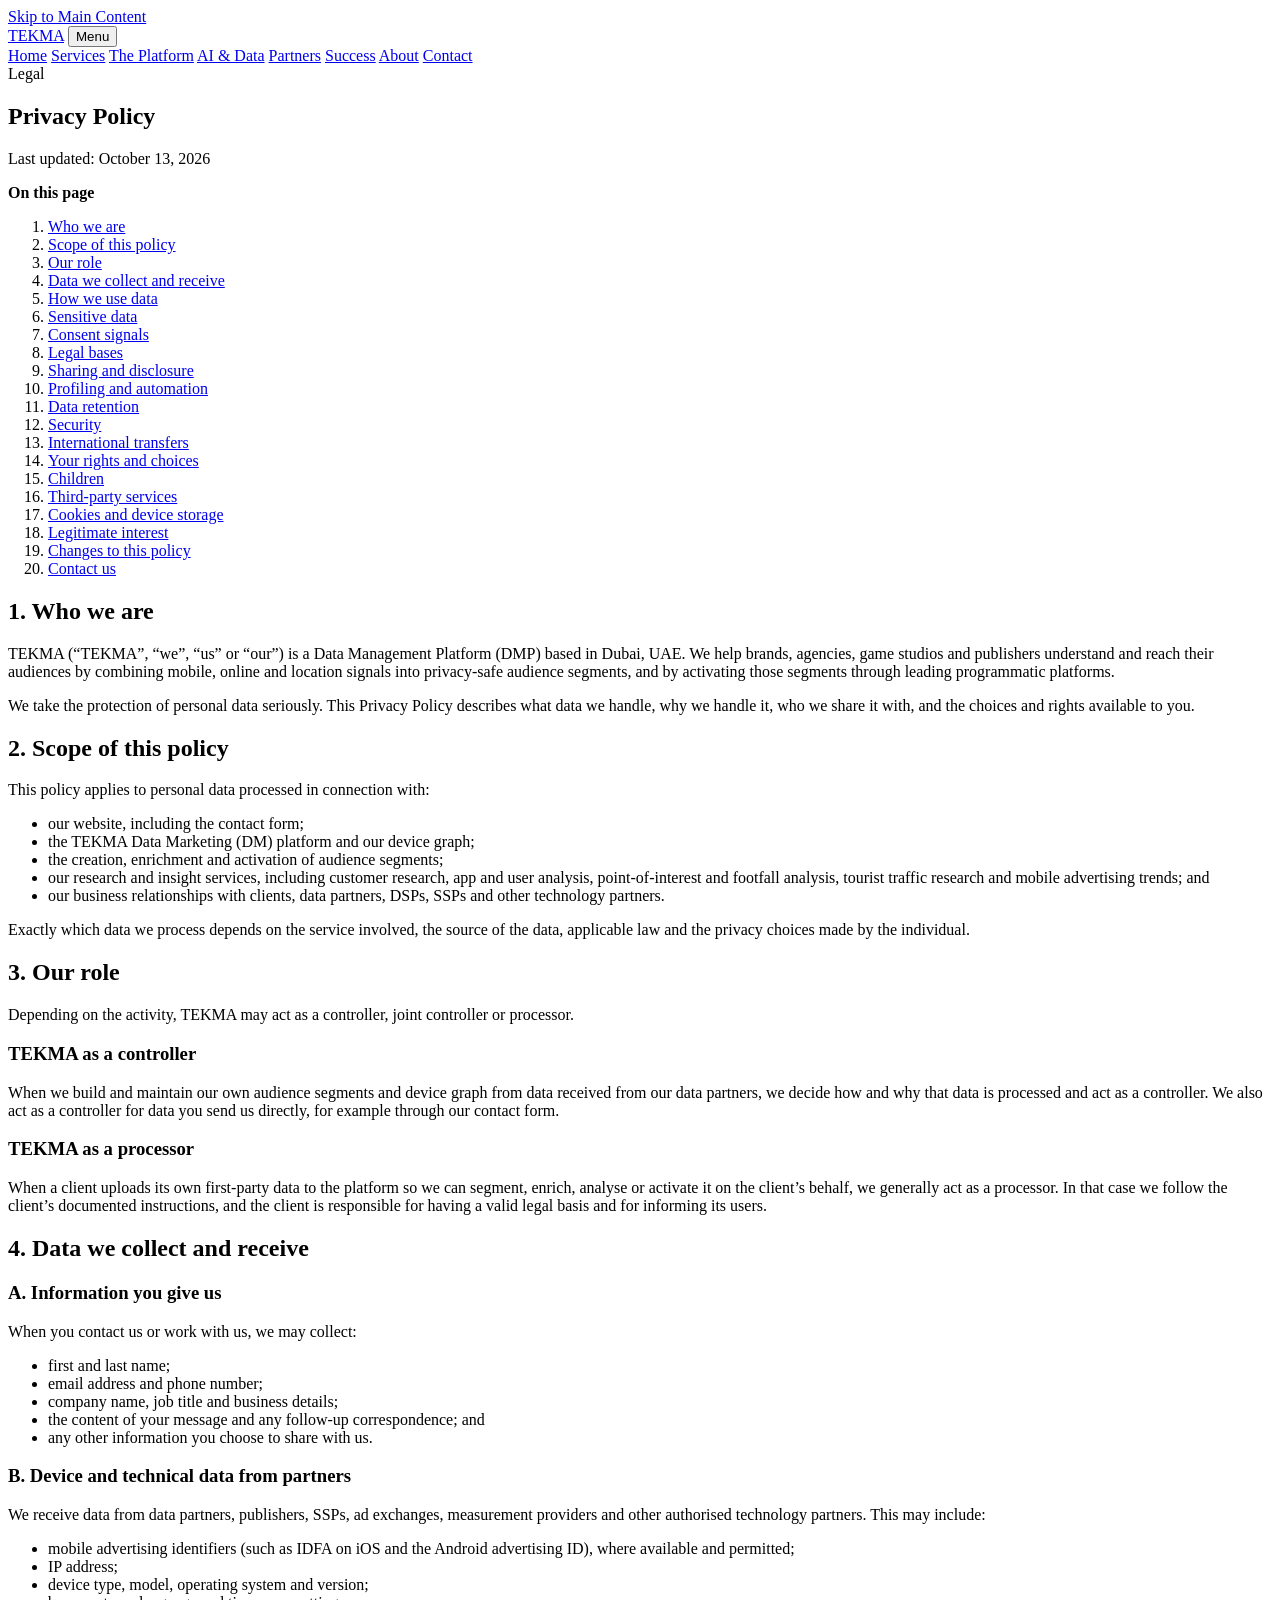
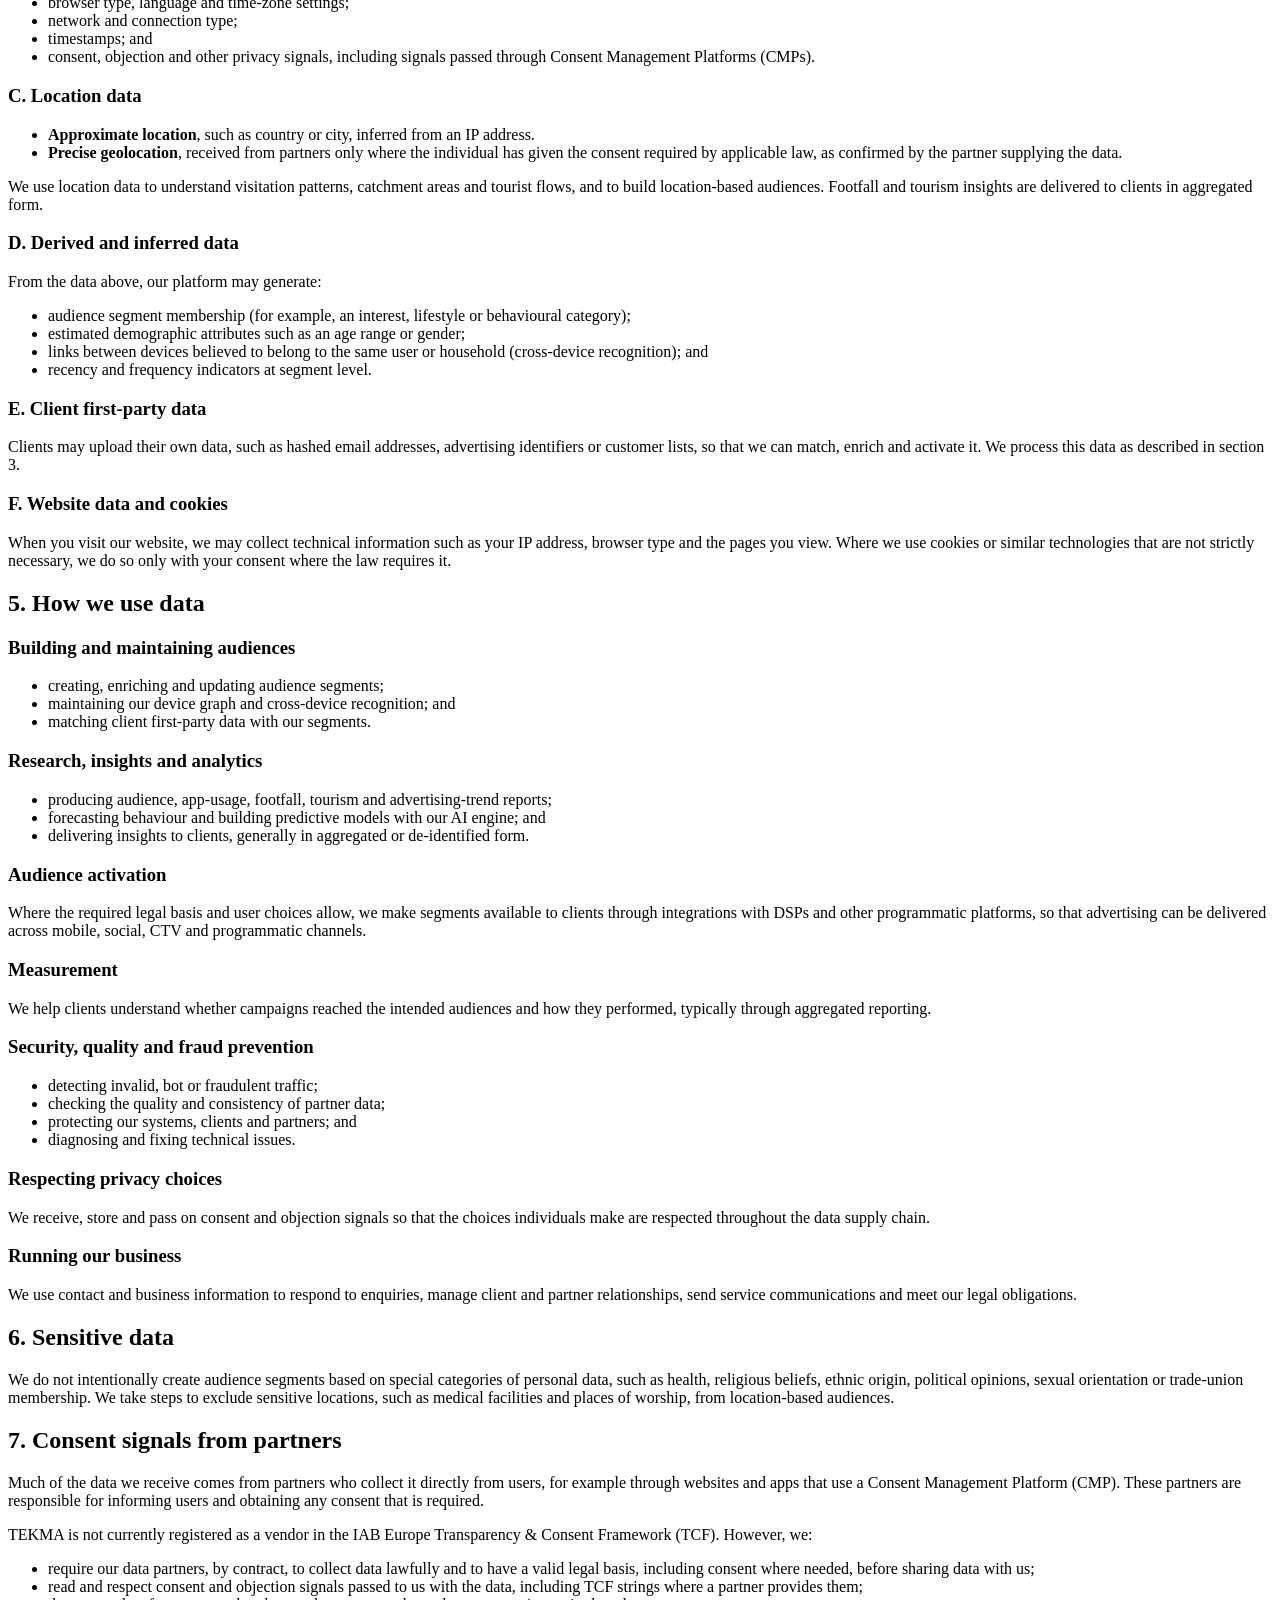
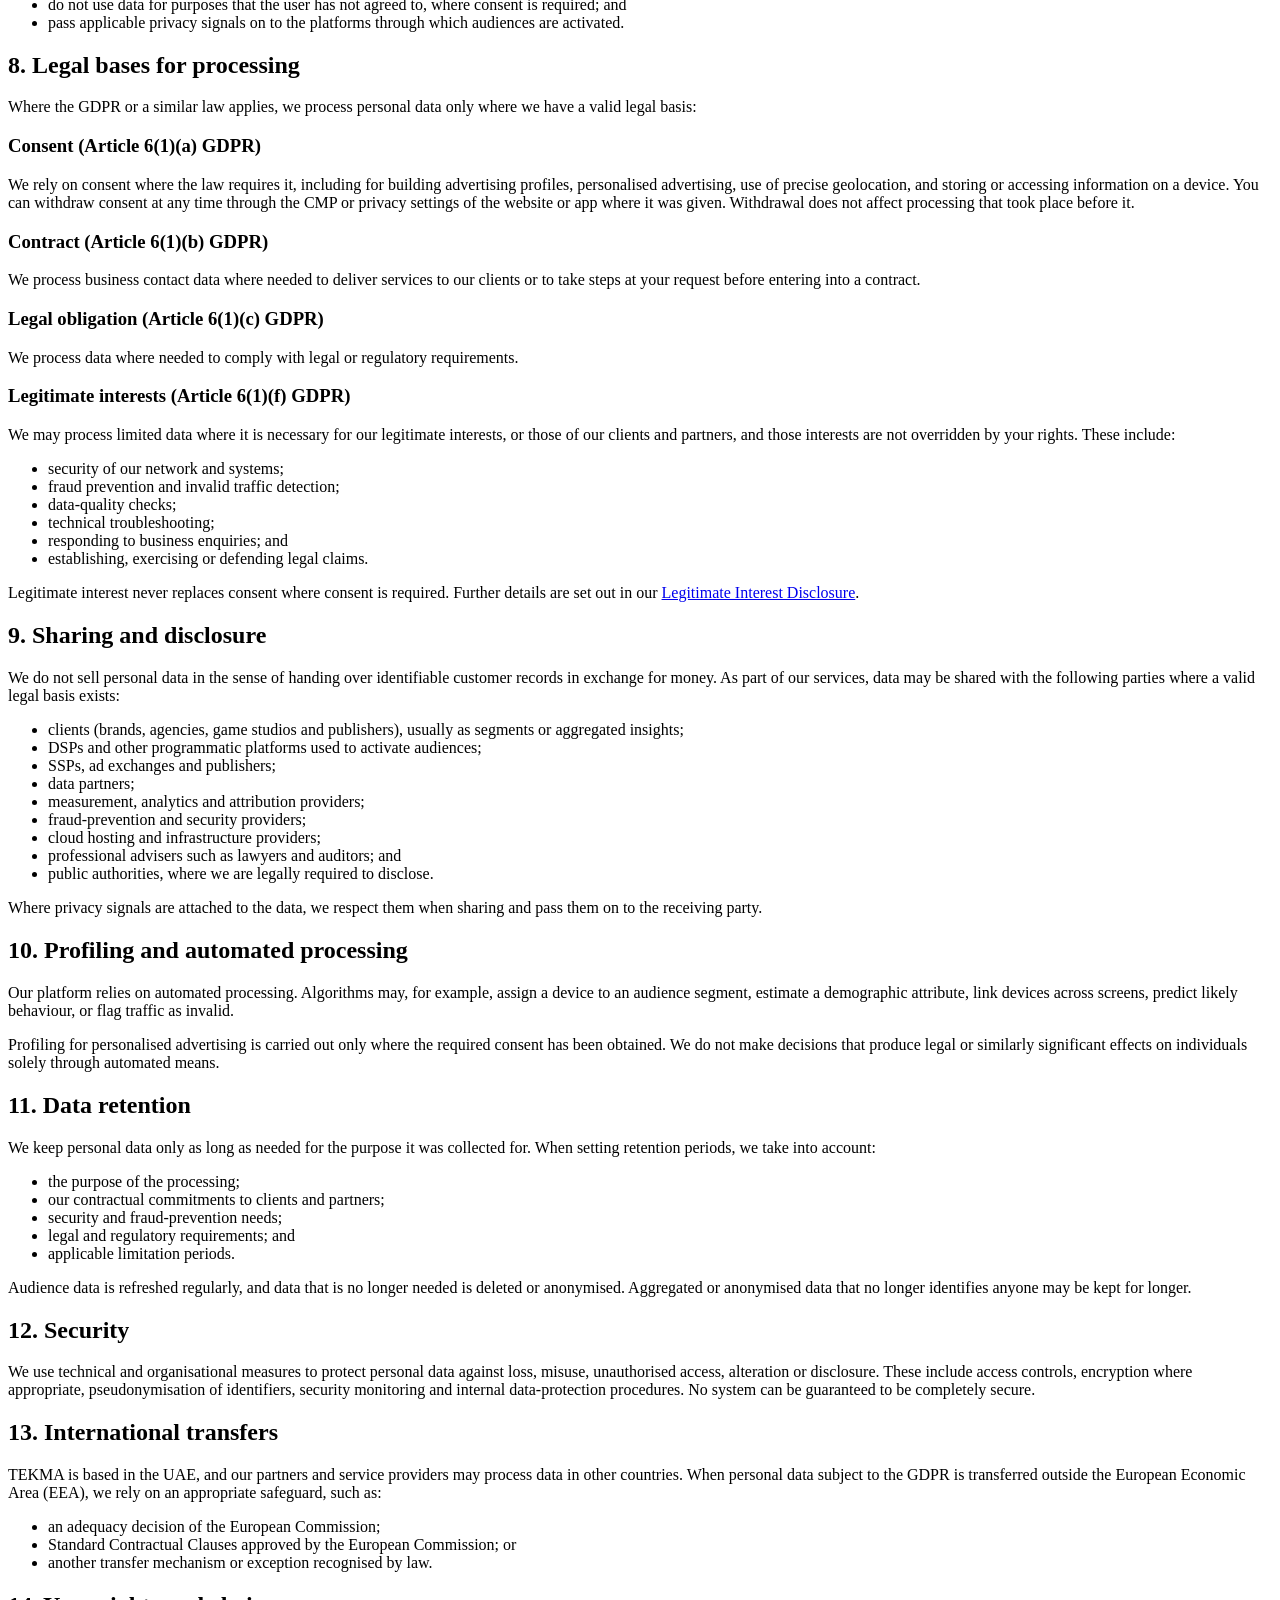
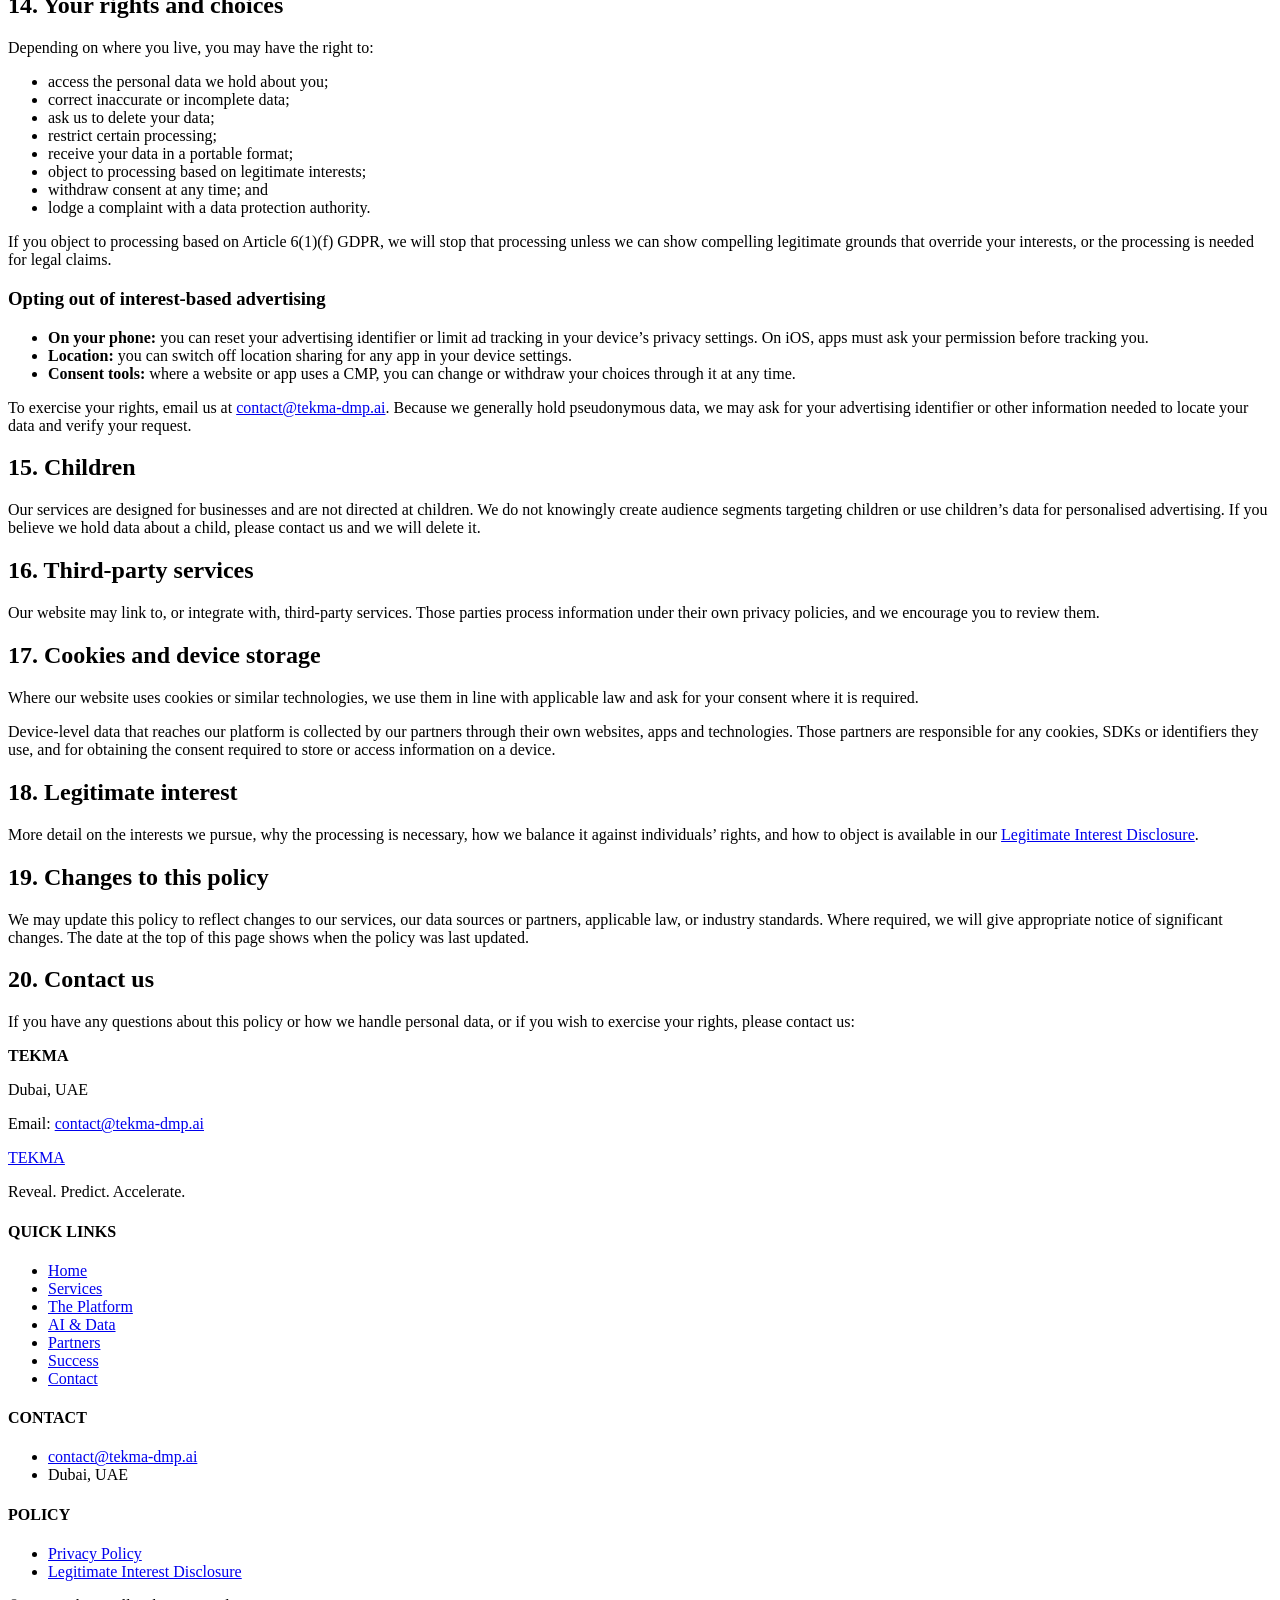
==== pp/index.html @ 4956f60b "Create index.html" ====
<!DOCTYPE html>
<html lang="en">
<head>
  <meta charset="UTF-8">
  <meta name="viewport" content="width=device-width, initial-scale=1">
  <title>Privacy Policy | TEKMA</title>
  <meta name="description" content="How TEKMA collects, receives, uses and protects personal data across its data platform, audience segments and programmatic activation services.">
  <link rel="preconnect" href="https://fonts.googleapis.com">
  <link rel="preconnect" href="https://fonts.gstatic.com" crossorigin>
  <link href="https://fonts.googleapis.com/css2?family=Plus+Jakarta+Sans:wght@400;500;600;700;800&display=swap" rel="stylesheet">
  <link rel="stylesheet" href="styles.css">
</head>
<body>
  <a class="skip" href="#main">Skip to Main Content</a>

  <header class="site-header">
    <div class="wrap">
      <a class="logo" href="index.html">TEKMA</a>
      <button class="menu-toggle" aria-expanded="false" aria-controls="nav">Menu</button>
      <nav class="nav" id="nav">
        <a href="index.html">Home</a>
        <a href="index.html#services">Services</a>
        <a href="index.html#platform">The Platform</a>
        <a href="index.html#ai-data">AI &amp; Data</a>
        <a href="index.html#partners">Partners</a>
        <a href="index.html#success">Success</a>
        <a href="about.html">About</a>
        <a class="btn btn-sm" href="contact.html">Contact</a>
      </nav>
    </div>
  </header>

  <main id="main">
    <section class="page-hero legal-hero">
      <div class="wrap">
        <span class="label">Legal</span>
        <h1>Privacy Policy</h1>
        <p class="updated">Last updated: October 13, 2026</p>
      </div>
    </section>

    <div class="wrap legal-layout">
      <nav class="toc" aria-label="On this page">
        <strong>On this page</strong>
        <ol>
          <li><a href="#who-we-are">Who we are</a></li>
          <li><a href="#scope">Scope of this policy</a></li>
          <li><a href="#roles">Our role</a></li>
          <li><a href="#data">Data we collect and receive</a></li>
          <li><a href="#use">How we use data</a></li>
          <li><a href="#sensitive">Sensitive data</a></li>
          <li><a href="#consent-signals">Consent signals</a></li>
          <li><a href="#legal-bases">Legal bases</a></li>
          <li><a href="#sharing">Sharing and disclosure</a></li>
          <li><a href="#profiling">Profiling and automation</a></li>
          <li><a href="#retention">Data retention</a></li>
          <li><a href="#security">Security</a></li>
          <li><a href="#transfers">International transfers</a></li>
          <li><a href="#rights">Your rights and choices</a></li>
          <li><a href="#children">Children</a></li>
          <li><a href="#third-parties">Third-party services</a></li>
          <li><a href="#device-storage">Cookies and device storage</a></li>
          <li><a href="#li">Legitimate interest</a></li>
          <li><a href="#changes">Changes to this policy</a></li>
          <li><a href="#contact">Contact us</a></li>
        </ol>
      </nav>

      <article class="legal">
        <h2 id="who-we-are">1. Who we are</h2>
        <p>TEKMA (“TEKMA”, “we”, “us” or “our”) is a Data Management Platform (DMP) based in Dubai, UAE. We help brands, agencies, game studios and publishers understand and reach their audiences by combining mobile, online and location signals into privacy-safe audience segments, and by activating those segments through leading programmatic platforms.</p>
        <p>We take the protection of personal data seriously. This Privacy Policy describes what data we handle, why we handle it, who we share it with, and the choices and rights available to you.</p>

        <h2 id="scope">2. Scope of this policy</h2>
        <p>This policy applies to personal data processed in connection with:</p>
        <ul>
          <li>our website, including the contact form;</li>
          <li>the TEKMA Data Marketing (DM) platform and our device graph;</li>
          <li>the creation, enrichment and activation of audience segments;</li>
          <li>our research and insight services, including customer research, app and user analysis, point-of-interest and footfall analysis, tourist traffic research and mobile advertising trends; and</li>
          <li>our business relationships with clients, data partners, DSPs, SSPs and other technology partners.</li>
        </ul>
        <p>Exactly which data we process depends on the service involved, the source of the data, applicable law and the privacy choices made by the individual.</p>

        <h2 id="roles">3. Our role</h2>
        <p>Depending on the activity, TEKMA may act as a controller, joint controller or processor.</p>
        <h3>TEKMA as a controller</h3>
        <p>When we build and maintain our own audience segments and device graph from data received from our data partners, we decide how and why that data is processed and act as a controller. We also act as a controller for data you send us directly, for example through our contact form.</p>
        <h3>TEKMA as a processor</h3>
        <p>When a client uploads its own first-party data to the platform so we can segment, enrich, analyse or activate it on the client’s behalf, we generally act as a processor. In that case we follow the client’s documented instructions, and the client is responsible for having a valid legal basis and for informing its users.</p>

        <h2 id="data">4. Data we collect and receive</h2>
        <h3>A. Information you give us</h3>
        <p>When you contact us or work with us, we may collect:</p>
        <ul>
          <li>first and last name;</li>
          <li>email address and phone number;</li>
          <li>company name, job title and business details;</li>
          <li>the content of your message and any follow-up correspondence; and</li>
          <li>any other information you choose to share with us.</li>
        </ul>
        <h3>B. Device and technical data from partners</h3>
        <p>We receive data from data partners, publishers, SSPs, ad exchanges, measurement providers and other authorised technology partners. This may include:</p>
        <ul>
          <li>mobile advertising identifiers (such as IDFA on iOS and the Android advertising ID), where available and permitted;</li>
          <li>IP address;</li>
          <li>device type, model, operating system and version;</li>
          <li>browser type, language and time-zone settings;</li>
          <li>network and connection type;</li>
          <li>timestamps; and</li>
          <li>consent, objection and other privacy signals, including signals passed through Consent Management Platforms (CMPs).</li>
        </ul>
        <h3>C. Location data</h3>
        <ul>
          <li><strong>Approximate location</strong>, such as country or city, inferred from an IP address.</li>
          <li><strong>Precise geolocation</strong>, received from partners only where the individual has given the consent required by applicable law, as confirmed by the partner supplying the data.</li>
        </ul>
        <p>We use location data to understand visitation patterns, catchment areas and tourist flows, and to build location-based audiences. Footfall and tourism insights are delivered to clients in aggregated form.</p>
        <h3>D. Derived and inferred data</h3>
        <p>From the data above, our platform may generate:</p>
        <ul>
          <li>audience segment membership (for example, an interest, lifestyle or behavioural category);</li>
          <li>estimated demographic attributes such as an age range or gender;</li>
          <li>links between devices believed to belong to the same user or household (cross-device recognition); and</li>
          <li>recency and frequency indicators at segment level.</li>
        </ul>
        <h3>E. Client first-party data</h3>
        <p>Clients may upload their own data, such as hashed email addresses, advertising identifiers or customer lists, so that we can match, enrich and activate it. We process this data as described in section 3.</p>
        <h3>F. Website data and cookies</h3>
        <p>When you visit our website, we may collect technical information such as your IP address, browser type and the pages you view. Where we use cookies or similar technologies that are not strictly necessary, we do so only with your consent where the law requires it.</p>

        <h2 id="use">5. How we use data</h2>
        <h3>Building and maintaining audiences</h3>
        <ul>
          <li>creating, enriching and updating audience segments;</li>
          <li>maintaining our device graph and cross-device recognition; and</li>
          <li>matching client first-party data with our segments.</li>
        </ul>
        <h3>Research, insights and analytics</h3>
        <ul>
          <li>producing audience, app-usage, footfall, tourism and advertising-trend reports;</li>
          <li>forecasting behaviour and building predictive models with our AI engine; and</li>
          <li>delivering insights to clients, generally in aggregated or de-identified form.</li>
        </ul>
        <h3>Audience activation</h3>
        <p>Where the required legal basis and user choices allow, we make segments available to clients through integrations with DSPs and other programmatic platforms, so that advertising can be delivered across mobile, social, CTV and programmatic channels.</p>
        <h3>Measurement</h3>
        <p>We help clients understand whether campaigns reached the intended audiences and how they performed, typically through aggregated reporting.</p>
        <h3>Security, quality and fraud prevention</h3>
        <ul>
          <li>detecting invalid, bot or fraudulent traffic;</li>
          <li>checking the quality and consistency of partner data;</li>
          <li>protecting our systems, clients and partners; and</li>
          <li>diagnosing and fixing technical issues.</li>
        </ul>
        <h3>Respecting privacy choices</h3>
        <p>We receive, store and pass on consent and objection signals so that the choices individuals make are respected throughout the data supply chain.</p>
        <h3>Running our business</h3>
        <p>We use contact and business information to respond to enquiries, manage client and partner relationships, send service communications and meet our legal obligations.</p>

        <h2 id="sensitive">6. Sensitive data</h2>
        <p>We do not intentionally create audience segments based on special categories of personal data, such as health, religious beliefs, ethnic origin, political opinions, sexual orientation or trade-union membership. We take steps to exclude sensitive locations, such as medical facilities and places of worship, from location-based audiences.</p>

        <h2 id="consent-signals">7. Consent signals from partners</h2>
        <p>Much of the data we receive comes from partners who collect it directly from users, for example through websites and apps that use a Consent Management Platform (CMP). These partners are responsible for informing users and obtaining any consent that is required.</p>
        <p>TEKMA is not currently registered as a vendor in the IAB Europe Transparency &amp; Consent Framework (TCF). However, we:</p>
        <ul>
          <li>require our data partners, by contract, to collect data lawfully and to have a valid legal basis, including consent where needed, before sharing data with us;</li>
          <li>read and respect consent and objection signals passed to us with the data, including TCF strings where a partner provides them;</li>
          <li>do not use data for purposes that the user has not agreed to, where consent is required; and</li>
          <li>pass applicable privacy signals on to the platforms through which audiences are activated.</li>
        </ul>

        <h2 id="legal-bases">8. Legal bases for processing</h2>
        <p>Where the GDPR or a similar law applies, we process personal data only where we have a valid legal basis:</p>
        <h3>Consent (Article 6(1)(a) GDPR)</h3>
        <p>We rely on consent where the law requires it, including for building advertising profiles, personalised advertising, use of precise geolocation, and storing or accessing information on a device. You can withdraw consent at any time through the CMP or privacy settings of the website or app where it was given. Withdrawal does not affect processing that took place before it.</p>
        <h3>Contract (Article 6(1)(b) GDPR)</h3>
        <p>We process business contact data where needed to deliver services to our clients or to take steps at your request before entering into a contract.</p>
        <h3>Legal obligation (Article 6(1)(c) GDPR)</h3>
        <p>We process data where needed to comply with legal or regulatory requirements.</p>
        <h3>Legitimate interests (Article 6(1)(f) GDPR)</h3>
        <p>We may process limited data where it is necessary for our legitimate interests, or those of our clients and partners, and those interests are not overridden by your rights. These include:</p>
        <ul>
          <li>security of our network and systems;</li>
          <li>fraud prevention and invalid traffic detection;</li>
          <li>data-quality checks;</li>
          <li>technical troubleshooting;</li>
          <li>responding to business enquiries; and</li>
          <li>establishing, exercising or defending legal claims.</li>
        </ul>
        <p>Legitimate interest never replaces consent where consent is required. Further details are set out in our <a href="legitimate-interest.html">Legitimate Interest Disclosure</a>.</p>

        <h2 id="sharing">9. Sharing and disclosure</h2>
        <p>We do not sell personal data in the sense of handing over identifiable customer records in exchange for money. As part of our services, data may be shared with the following parties where a valid legal basis exists:</p>
        <ul>
          <li>clients (brands, agencies, game studios and publishers), usually as segments or aggregated insights;</li>
          <li>DSPs and other programmatic platforms used to activate audiences;</li>
          <li>SSPs, ad exchanges and publishers;</li>
          <li>data partners;</li>
          <li>measurement, analytics and attribution providers;</li>
          <li>fraud-prevention and security providers;</li>
          <li>cloud hosting and infrastructure providers;</li>
          <li>professional advisers such as lawyers and auditors; and</li>
          <li>public authorities, where we are legally required to disclose.</li>
        </ul>
        <p>Where privacy signals are attached to the data, we respect them when sharing and pass them on to the receiving party.</p>

        <h2 id="profiling">10. Profiling and automated processing</h2>
        <p>Our platform relies on automated processing. Algorithms may, for example, assign a device to an audience segment, estimate a demographic attribute, link devices across screens, predict likely behaviour, or flag traffic as invalid.</p>
        <p>Profiling for personalised advertising is carried out only where the required consent has been obtained. We do not make decisions that produce legal or similarly significant effects on individuals solely through automated means.</p>

        <h2 id="retention">11. Data retention</h2>
        <p>We keep personal data only as long as needed for the purpose it was collected for. When setting retention periods, we take into account:</p>
        <ul>
          <li>the purpose of the processing;</li>
          <li>our contractual commitments to clients and partners;</li>
          <li>security and fraud-prevention needs;</li>
          <li>legal and regulatory requirements; and</li>
          <li>applicable limitation periods.</li>
        </ul>
        <p>Audience data is refreshed regularly, and data that is no longer needed is deleted or anonymised. Aggregated or anonymised data that no longer identifies anyone may be kept for longer.</p>

        <h2 id="security">12. Security</h2>
        <p>We use technical and organisational measures to protect personal data against loss, misuse, unauthorised access, alteration or disclosure. These include access controls, encryption where appropriate, pseudonymisation of identifiers, security monitoring and internal data-protection procedures. No system can be guaranteed to be completely secure.</p>

        <h2 id="transfers">13. International transfers</h2>
        <p>TEKMA is based in the UAE, and our partners and service providers may process data in other countries. When personal data subject to the GDPR is transferred outside the European Economic Area (EEA), we rely on an appropriate safeguard, such as:</p>
        <ul>
          <li>an adequacy decision of the European Commission;</li>
          <li>Standard Contractual Clauses approved by the European Commission; or</li>
          <li>another transfer mechanism or exception recognised by law.</li>
        </ul>

        <h2 id="rights">14. Your rights and choices</h2>
        <p>Depending on where you live, you may have the right to:</p>
        <ul>
          <li>access the personal data we hold about you;</li>
          <li>correct inaccurate or incomplete data;</li>
          <li>ask us to delete your data;</li>
          <li>restrict certain processing;</li>
          <li>receive your data in a portable format;</li>
          <li>object to processing based on legitimate interests;</li>
          <li>withdraw consent at any time; and</li>
          <li>lodge a complaint with a data protection authority.</li>
        </ul>
        <p>If you object to processing based on Article 6(1)(f) GDPR, we will stop that processing unless we can show compelling legitimate grounds that override your interests, or the processing is needed for legal claims.</p>
        <h3>Opting out of interest-based advertising</h3>
        <ul>
          <li><strong>On your phone:</strong> you can reset your advertising identifier or limit ad tracking in your device’s privacy settings. On iOS, apps must ask your permission before tracking you.</li>
          <li><strong>Location:</strong> you can switch off location sharing for any app in your device settings.</li>
          <li><strong>Consent tools:</strong> where a website or app uses a CMP, you can change or withdraw your choices through it at any time.</li>
        </ul>
        <p>To exercise your rights, email us at <a href="mailto:contact@tekma-dmp.ai">contact@tekma-dmp.ai</a>. Because we generally hold pseudonymous data, we may ask for your advertising identifier or other information needed to locate your data and verify your request.</p>

        <h2 id="children">15. Children</h2>
        <p>Our services are designed for businesses and are not directed at children. We do not knowingly create audience segments targeting children or use children’s data for personalised advertising. If you believe we hold data about a child, please contact us and we will delete it.</p>

        <h2 id="third-parties">16. Third-party services</h2>
        <p>Our website may link to, or integrate with, third-party services. Those parties process information under their own privacy policies, and we encourage you to review them.</p>

        <h2 id="device-storage">17. Cookies and device storage</h2>
        <p>Where our website uses cookies or similar technologies, we use them in line with applicable law and ask for your consent where it is required.</p>
        <p>Device-level data that reaches our platform is collected by our partners through their own websites, apps and technologies. Those partners are responsible for any cookies, SDKs or identifiers they use, and for obtaining the consent required to store or access information on a device.</p>

        <h2 id="li">18. Legitimate interest</h2>
        <p>More detail on the interests we pursue, why the processing is necessary, how we balance it against individuals’ rights, and how to object is available in our <a href="legitimate-interest.html">Legitimate Interest Disclosure</a>.</p>

        <h2 id="changes">19. Changes to this policy</h2>
        <p>We may update this policy to reflect changes to our services, our data sources or partners, applicable law, or industry standards. Where required, we will give appropriate notice of significant changes. The date at the top of this page shows when the policy was last updated.</p>

        <h2 id="contact">20. Contact us</h2>
        <p>If you have any questions about this policy or how we handle personal data, or if you wish to exercise your rights, please contact us:</p>
        <div class="contact-card">
          <p><strong>TEKMA</strong></p>
          <p>Dubai, UAE</p>
          <p>Email: <a href="mailto:contact@tekma-dmp.ai">contact@tekma-dmp.ai</a></p>
        </div>
      </article>
    </div>
  </main>

  <footer class="site-footer">
    <div class="wrap">
      <div class="footer-grid">
        <div>
          <a class="logo" href="index.html">TEKMA</a>
          <p class="tagline">Reveal. Predict. Accelerate.</p>
        </div>
        <div>
          <h4>QUICK LINKS</h4>
          <ul>
            <li><a href="index.html">Home</a></li>
            <li><a href="index.html#services">Services</a></li>
            <li><a href="index.html#platform">The Platform</a></li>
            <li><a href="index.html#ai-data">AI &amp; Data</a></li>
            <li><a href="index.html#partners">Partners</a></li>
            <li><a href="index.html#success">Success</a></li>
            <li><a href="contact.html">Contact</a></li>
          </ul>
        </div>
        <div>
          <h4>CONTACT</h4>
          <ul>
            <li><a href="mailto:contact@tekma-dmp.ai">contact@tekma-dmp.ai</a></li>
            <li>Dubai, UAE</li>
          </ul>
        </div>
        <div>
          <h4>POLICY</h4>
          <ul>
            <li><a href="privacy-policy.html">Privacy Policy</a></li>
            <li><a href="legitimate-interest.html">Legitimate Interest Disclosure</a></li>
          </ul>
        </div>
      </div>
      <div class="footer-bottom">© 2026 Tekma. All rights reserved.</div>
    </div>
  </footer>

  <script src="main.js"></script>
</body>
</html>
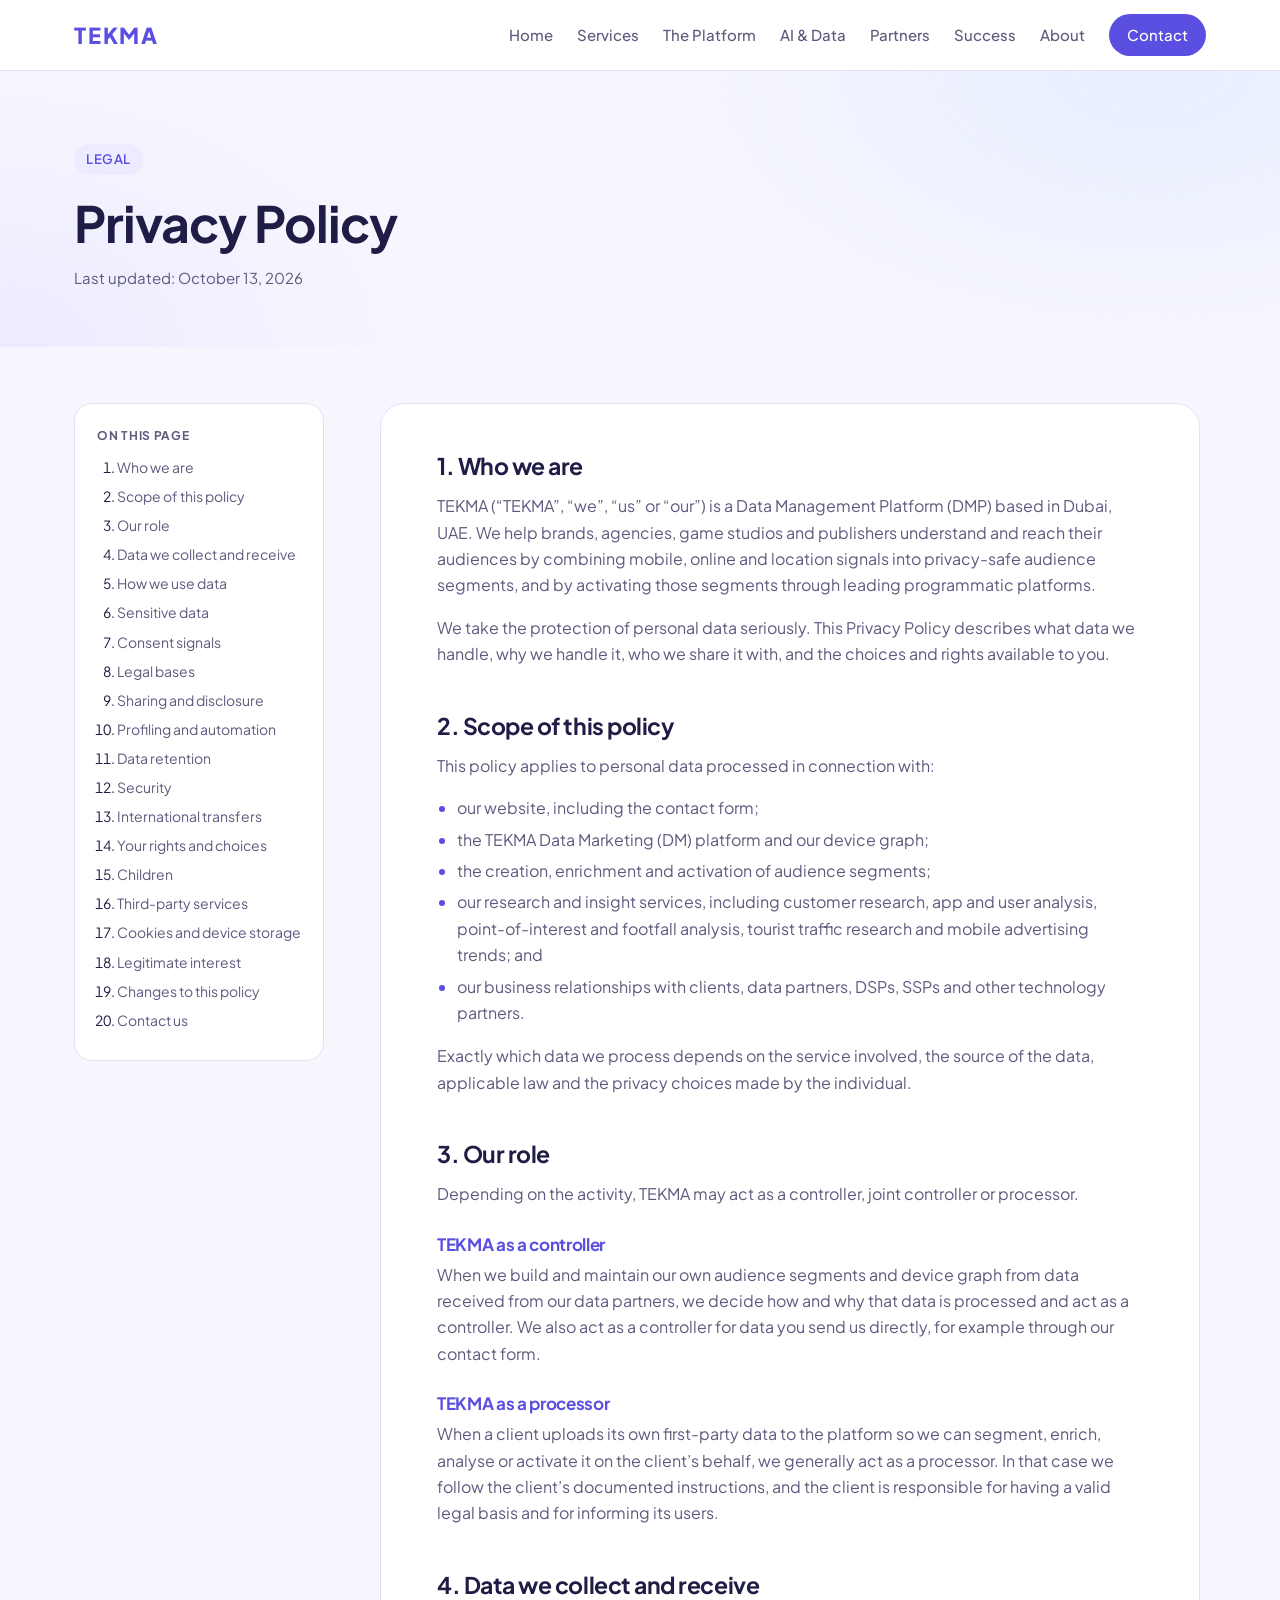
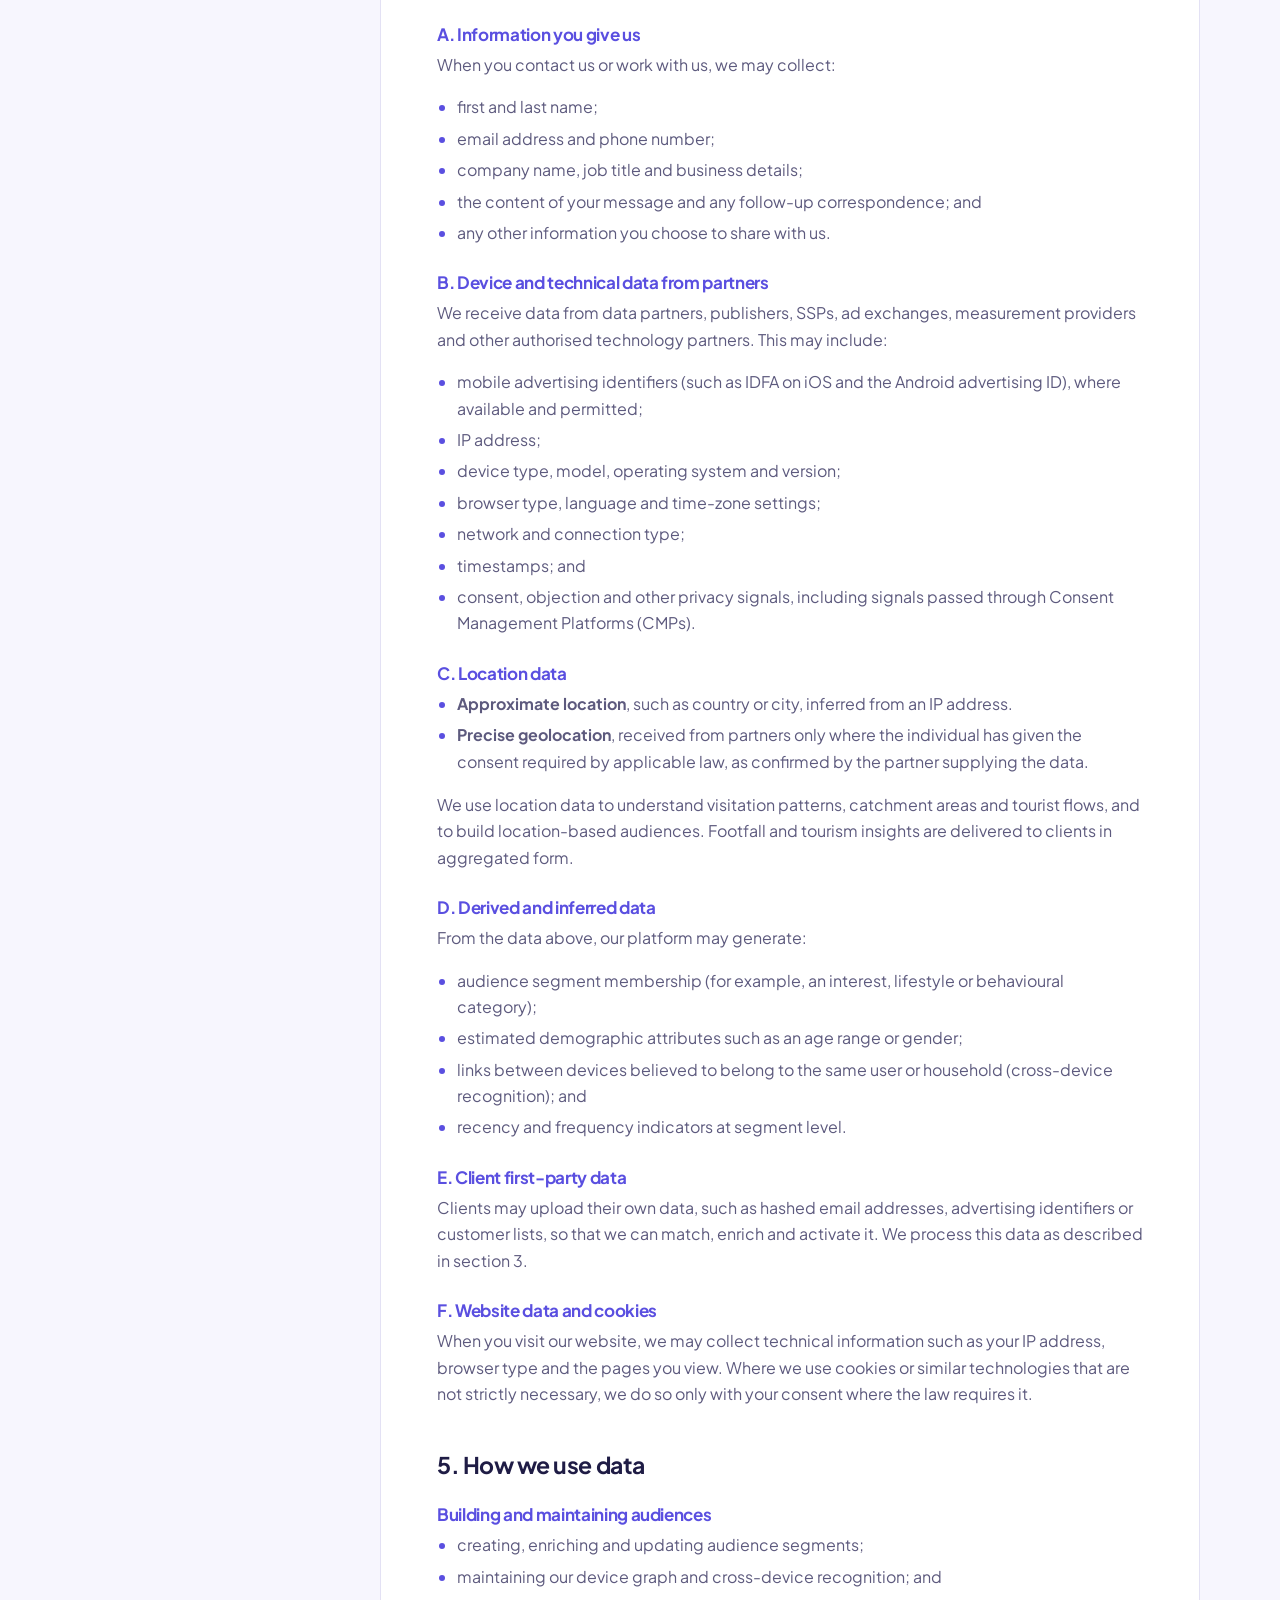
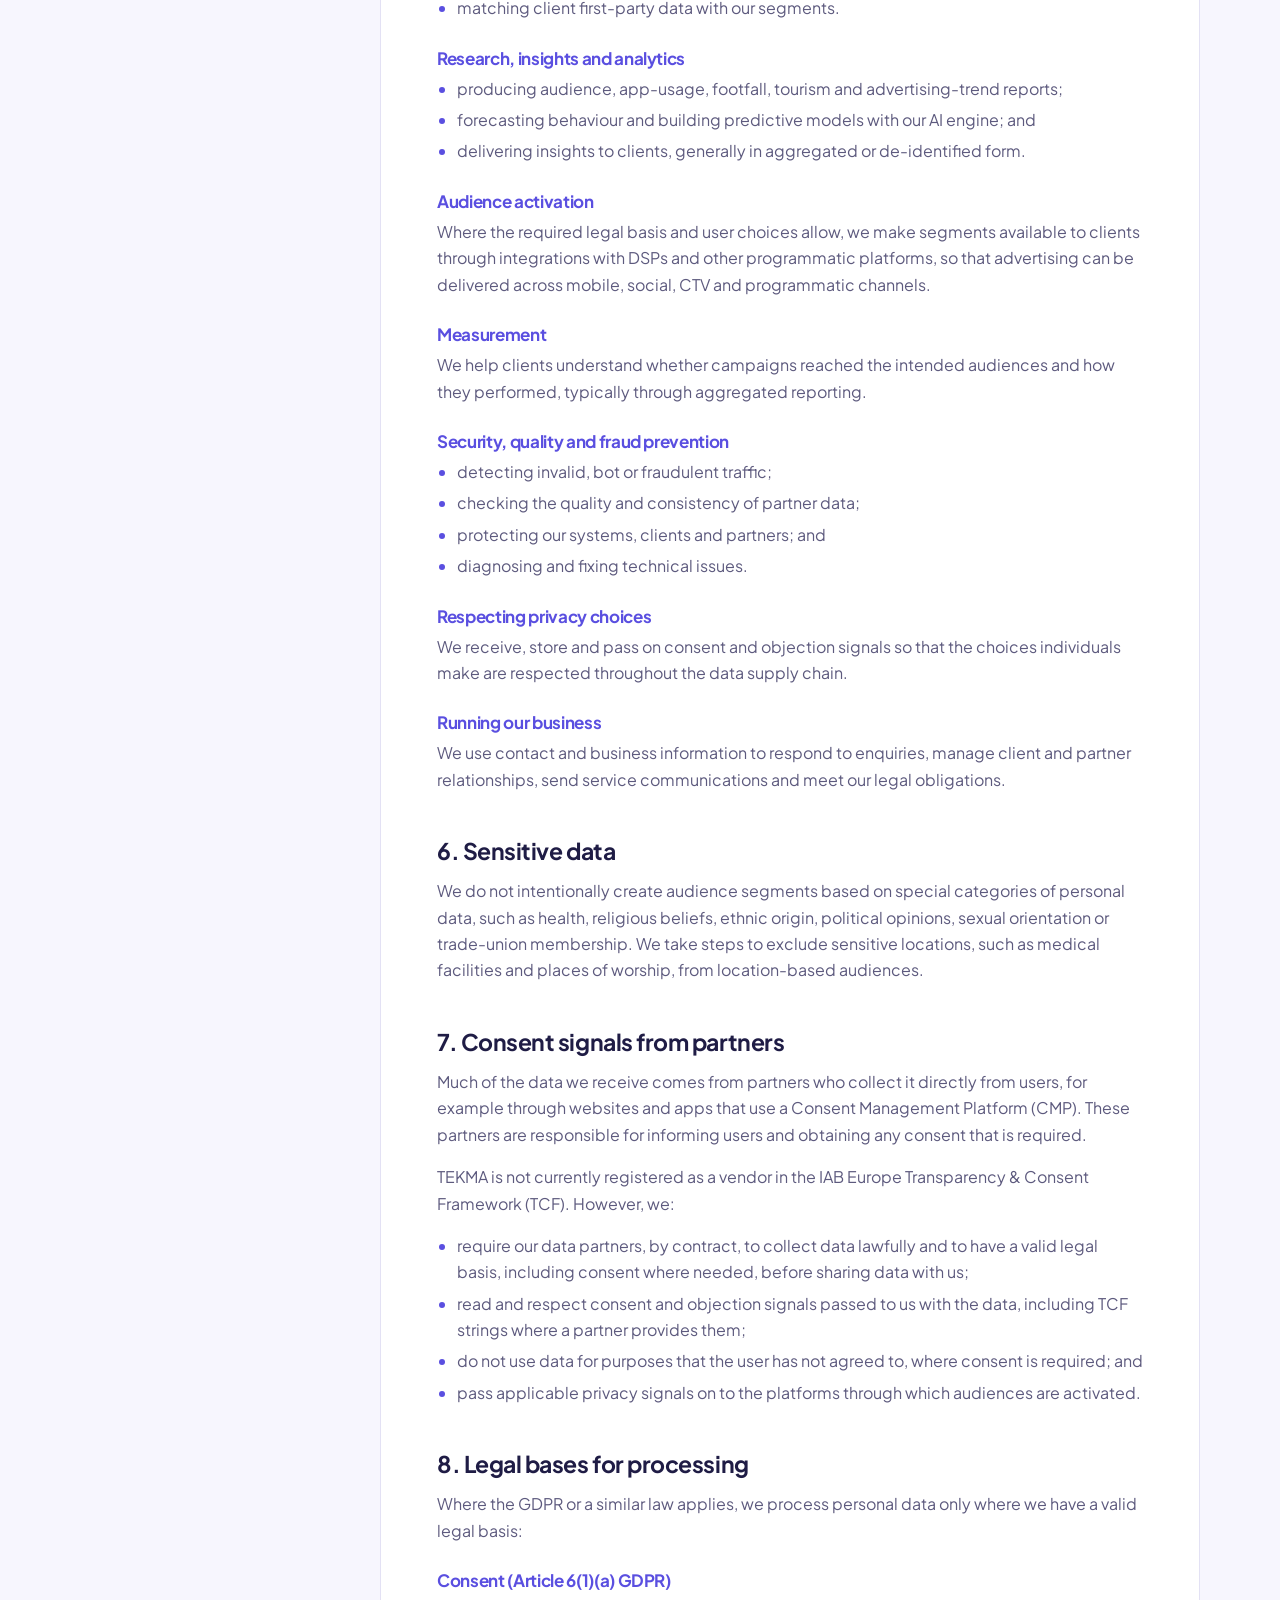
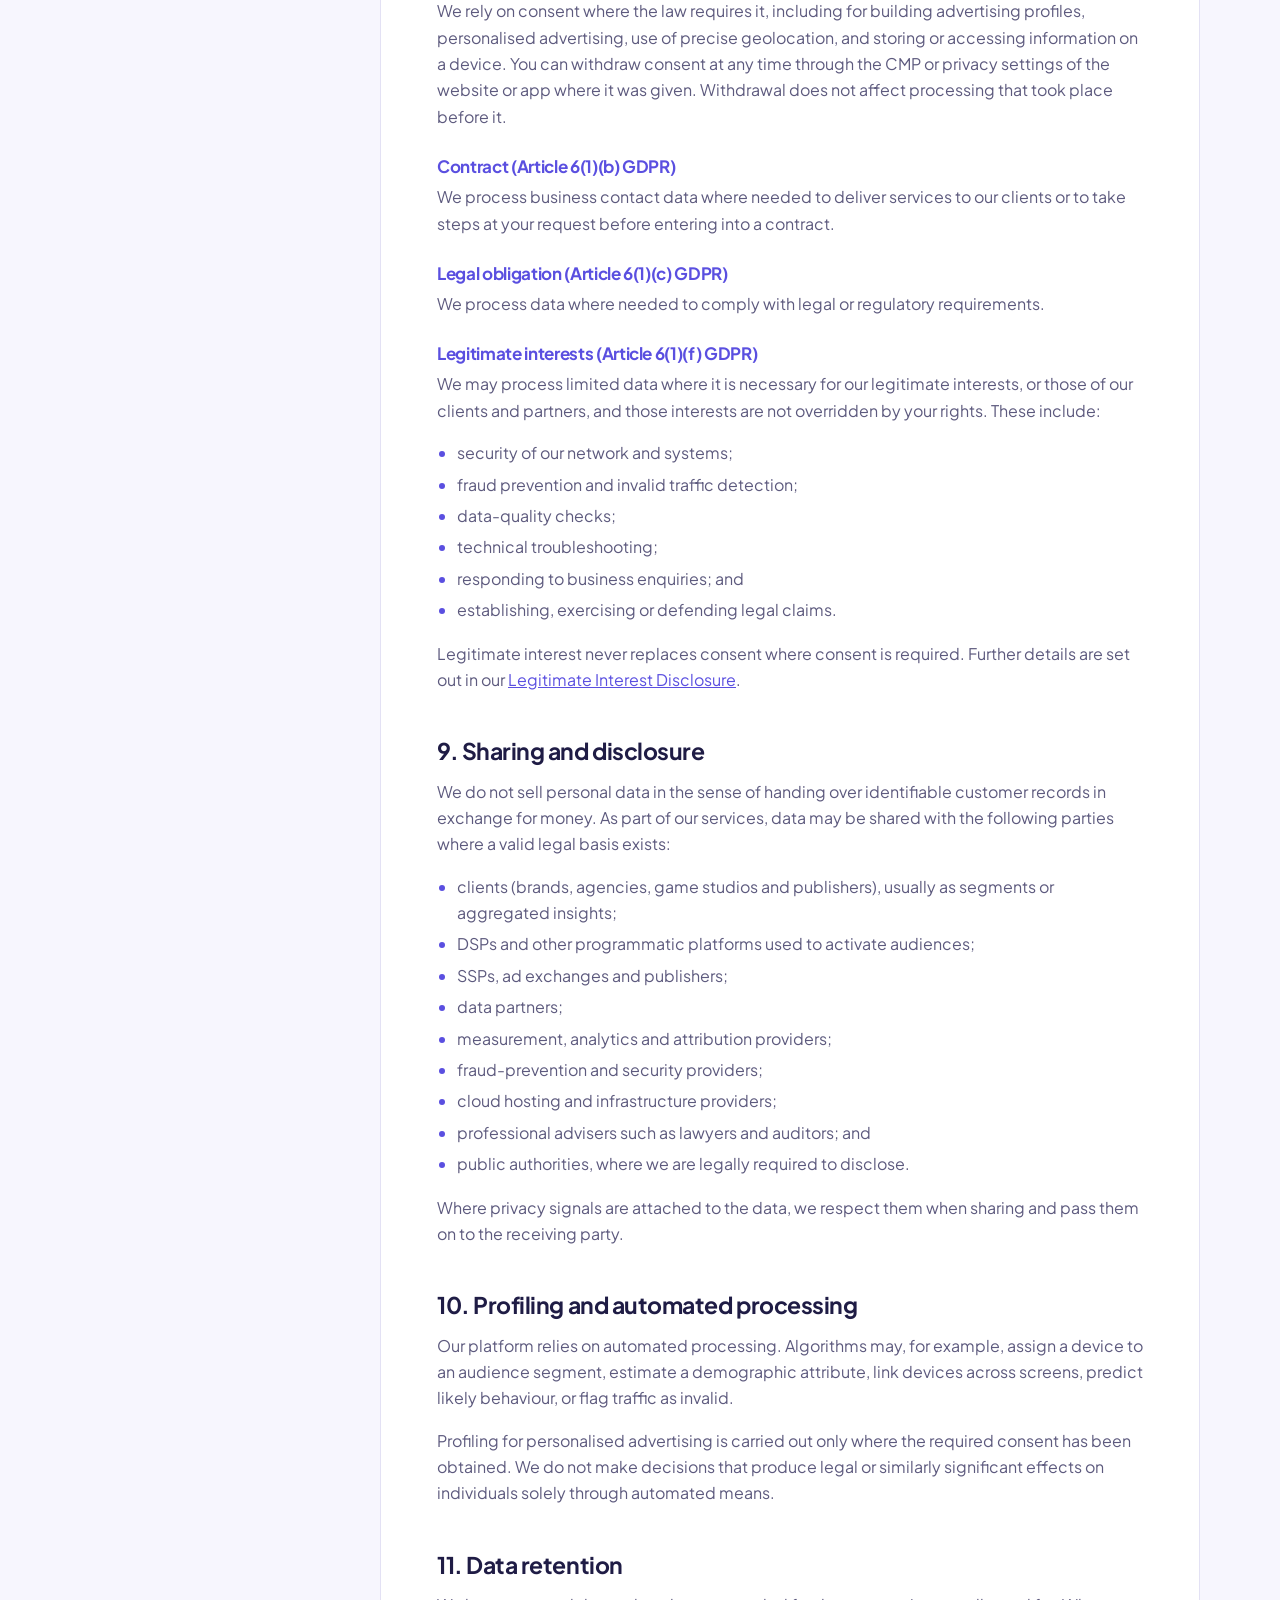
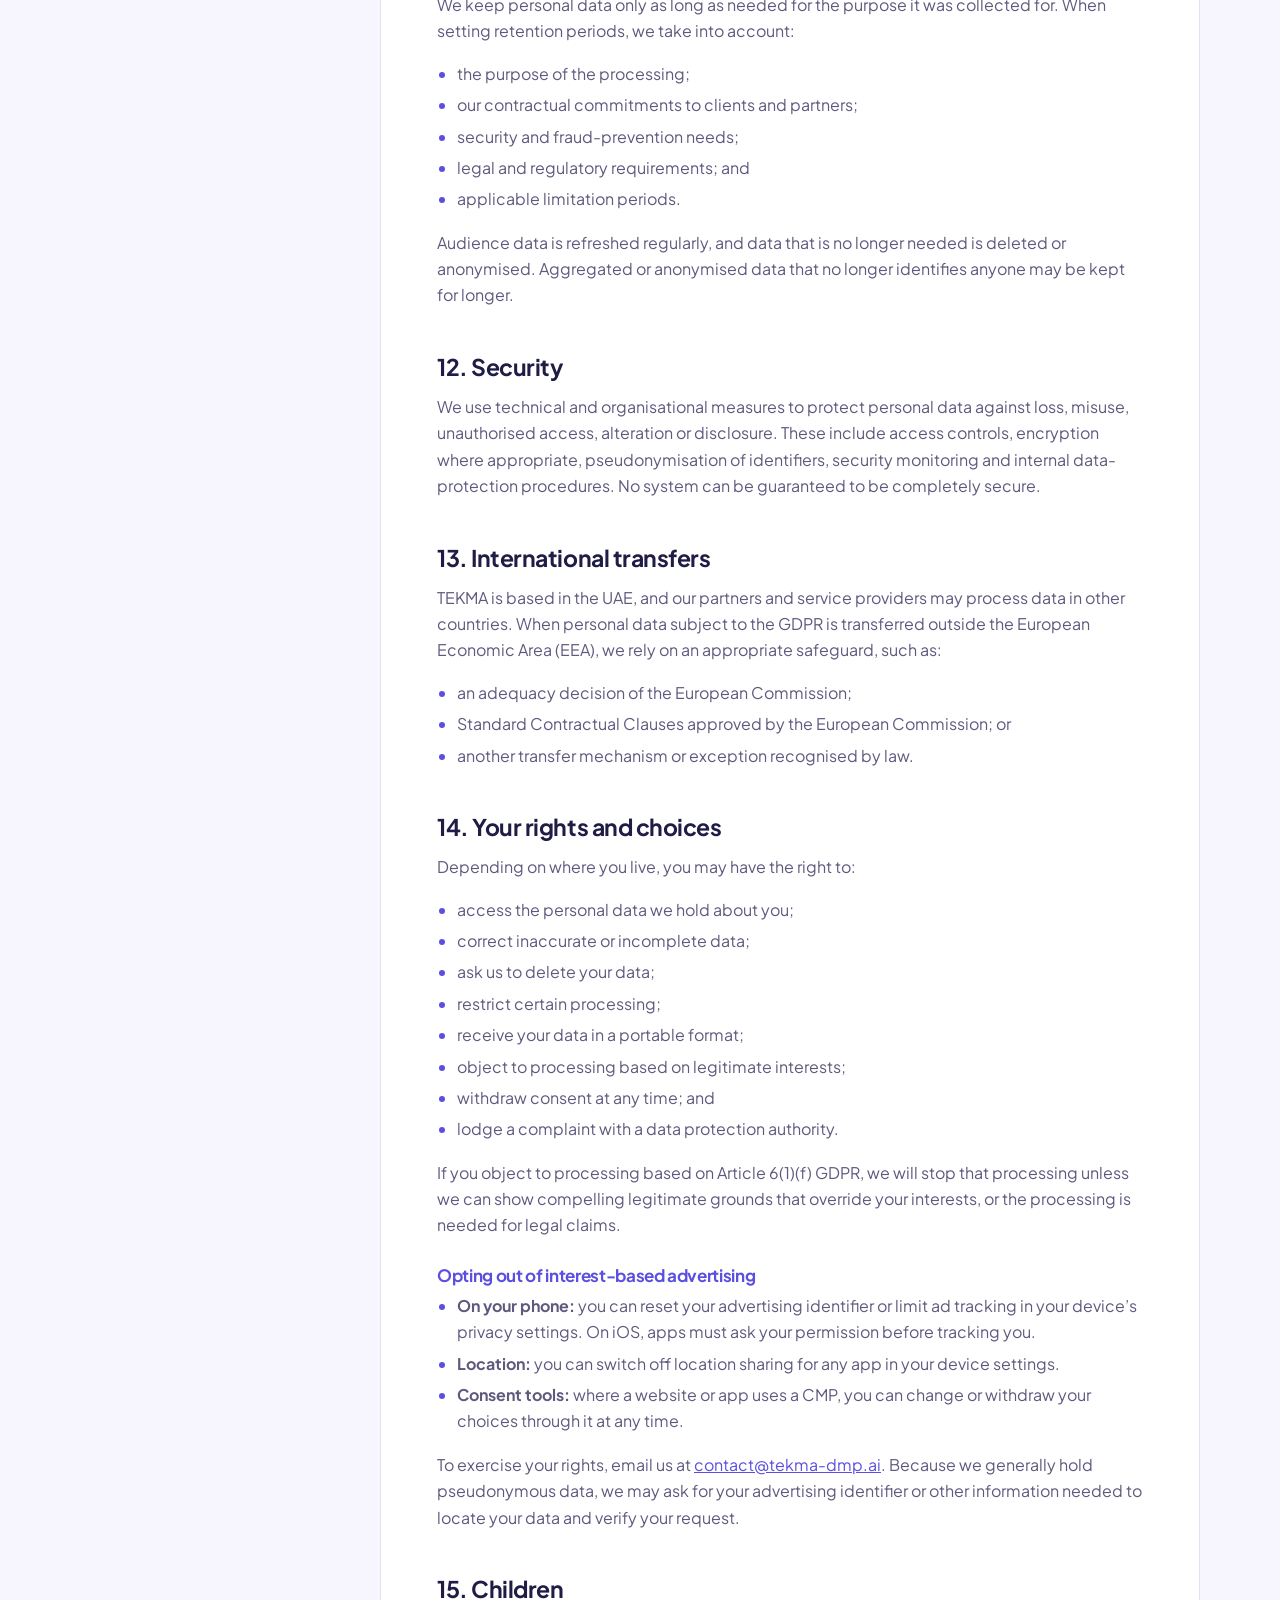
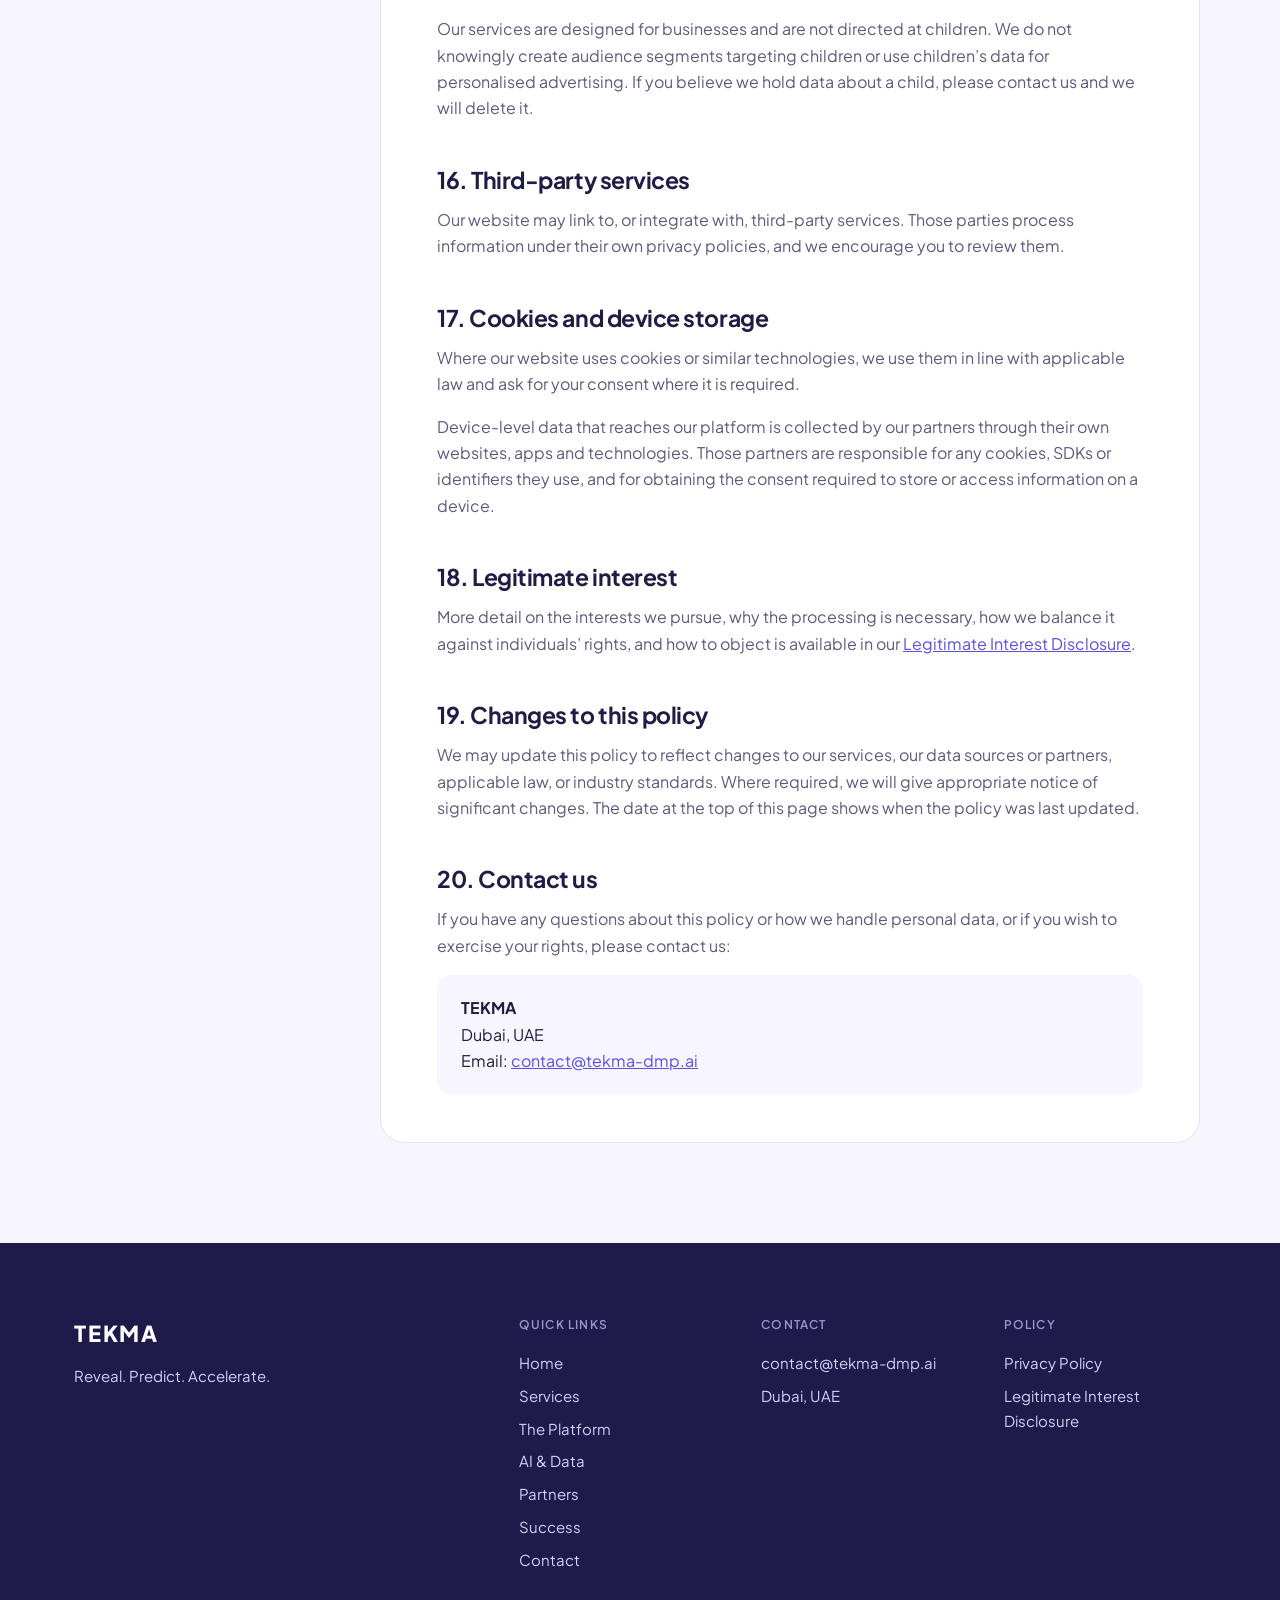
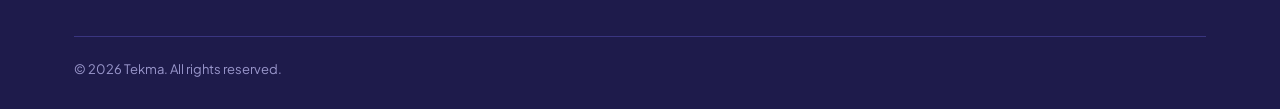
==== commit 5644e759: "Update index.html" ====
--- a/pp/index.html
+++ b/pp/index.html
@@ -8,7 +8,7 @@
   <link rel="preconnect" href="https://fonts.googleapis.com">
   <link rel="preconnect" href="https://fonts.gstatic.com" crossorigin>
   <link href="https://fonts.googleapis.com/css2?family=Plus+Jakarta+Sans:wght@400;500;600;700;800&display=swap" rel="stylesheet">
-  <link rel="stylesheet" href="styles.css">
+  <link rel="stylesheet" href="../styles.css">
 </head>
 <body>
   <a class="skip" href="#main">Skip to Main Content</a>
--- a/styles.css
+++ b/styles.css
@@ -0,0 +1,303 @@
+:root {
+  --ink: #1f1c45;
+  --ink-soft: #5d5a7e;
+  --line: #e3e1f4;
+  --paper: #f7f6fe;
+  --white: #ffffff;
+  --accent: #5a4fe0;
+  --accent-dark: #4438c4;
+  --blue: #3f74f0;
+  --accent-soft: #ecebff;
+  --blue-soft: #e6eeff;
+  --dark: #1e1b4b;
+  --dark-2: #2a2664;
+  --dark-line: #3a3580;
+  --dark-text: #d3d1f2;
+  --radius: 18px;
+  --wrap: 1180px;
+}
+
+* { box-sizing: border-box; }
+html { scroll-behavior: smooth; scroll-padding-top: 80px; }
+body {
+  margin: 0;
+  background: var(--paper);
+  color: var(--ink);
+  font-family: "Plus Jakarta Sans", Helvetica, Arial, sans-serif;
+  font-size: 17px;
+  line-height: 1.65;
+  -webkit-font-smoothing: antialiased;
+}
+img { max-width: 100%; display: block; }
+a { color: inherit; }
+h1, h2, h3 { line-height: 1.18; margin: 0; font-weight: 700; letter-spacing: -0.02em; }
+p { margin: 0 0 1em; }
+p:last-child { margin-bottom: 0; }
+
+.wrap { max-width: var(--wrap); margin: 0 auto; padding: 0 24px; }
+
+.skip { position: absolute; left: -9999px; }
+.skip:focus { left: 16px; top: 12px; background: var(--white); padding: 8px 12px; z-index: 100; border-radius: 8px; }
+
+/* Header */
+.site-header {
+  position: sticky; top: 0; z-index: 50;
+  background: var(--white);
+  border-bottom: 1px solid var(--line);
+}
+.site-header .wrap { display: flex; align-items: center; justify-content: space-between; height: 70px; }
+.logo {
+  font-weight: 800; font-size: 22px; letter-spacing: 0.08em; text-decoration: none;
+  color: var(--accent);
+}
+.nav { display: flex; align-items: center; gap: 24px; }
+.nav a { text-decoration: none; font-size: 15px; font-weight: 500; color: var(--ink-soft); }
+.nav a:hover, .nav a[aria-current="page"] { color: var(--accent); }
+.nav .btn { color: var(--white); }
+.menu-toggle {
+  display: none; background: var(--accent-soft); border: 0; padding: 9px 16px; border-radius: 999px;
+  font: inherit; font-size: 14px; font-weight: 600; cursor: pointer; color: var(--accent);
+}
+
+/* Buttons */
+.btn {
+  display: inline-block; background: var(--accent); color: var(--white);
+  padding: 14px 28px; text-decoration: none; font-size: 15px; font-weight: 600;
+  border: 0; border-radius: 999px; transition: background .15s, transform .15s;
+}
+.btn:hover { background: var(--accent-dark); transform: translateY(-1px); }
+.btn-sm { padding: 9px 18px; font-size: 14px; }
+.nav a.btn:hover { color: var(--white); }
+.btn-light { background: var(--white); color: var(--accent); }
+.btn-light:hover { background: var(--accent-soft); }
+
+/* Labels */
+.label {
+  display: inline-block; font-size: 13px; font-weight: 600; letter-spacing: 0.04em;
+  text-transform: uppercase; color: var(--accent); background: var(--accent-soft);
+  padding: 5px 12px; border-radius: 999px; margin-bottom: 18px;
+}
+
+/* Hero */
+.hero {
+  padding: 96px 0 80px;
+  background:
+    radial-gradient(700px 400px at 90% 10%, var(--blue-soft), transparent 70%),
+    radial-gradient(600px 400px at 0% 100%, var(--accent-soft), transparent 70%),
+    var(--paper);
+}
+.hero h1 { font-size: clamp(38px, 5.4vw, 64px); max-width: 15ch; }
+.hero-text { font-size: 20px; color: var(--ink-soft); max-width: 58ch; margin: 26px 0 36px; }
+.facts {
+  display: grid; grid-template-columns: repeat(3, 1fr); gap: 18px; margin-top: 72px;
+}
+.fact { background: var(--white); border: 1px solid var(--line); border-radius: var(--radius); padding: 24px 26px; }
+.fact strong { display: block; font-size: 34px; font-weight: 800; letter-spacing: -0.02em; color: var(--accent); }
+.fact:nth-child(2) strong { color: var(--blue); }
+.fact span { font-size: 14px; color: var(--ink-soft); }
+
+/* Sections */
+.section { padding: 100px 0; }
+.section-head { display: grid; grid-template-columns: 1fr 1.6fr; gap: 48px; margin-bottom: 52px; align-items: end; }
+.section-head h2 { font-size: clamp(30px, 3.6vw, 44px); }
+.section-head p { color: var(--ink-soft); font-size: 18px; }
+
+/* Services */
+.services { list-style: none; margin: 0; padding: 0; display: grid; grid-template-columns: repeat(3, 1fr); gap: 20px; }
+.services li {
+  background: var(--white); border: 1px solid var(--line); border-radius: var(--radius);
+  padding: 30px; transition: border-color .15s, box-shadow .15s;
+}
+.services li:hover { border-color: #cfcbf5; box-shadow: 0 10px 30px rgba(60, 50, 160, 0.08); }
+.services .num {
+  display: inline-grid; place-items: center; width: 42px; height: 42px; border-radius: 12px;
+  background: var(--accent-soft); color: var(--accent); font-weight: 700; font-size: 14px; margin-bottom: 20px;
+}
+.services li:nth-child(even) .num { background: var(--blue-soft); color: var(--blue); }
+.services h3 { font-size: 21px; margin-bottom: 10px; }
+.services p { color: var(--ink-soft); font-size: 16px; }
+
+/* Dark platform */
+.dark { background: var(--dark); color: var(--white); }
+.dark .section-head p, .dark p { color: var(--dark-text); }
+.platform-grid { display: grid; grid-template-columns: 1.4fr 1fr; gap: 56px; }
+.platform-body p { font-size: 18px; }
+.callout {
+  background: var(--dark-2); border-radius: var(--radius); padding: 32px; align-self: start;
+}
+.callout .big {
+  font-size: 54px; font-weight: 800; line-height: 1; margin-bottom: 14px; letter-spacing: -0.02em;
+  color: #a9b8ff;
+}
+.callout p { font-size: 16px; }
+.pillars { display: grid; grid-template-columns: 1fr 1fr; gap: 20px; margin-top: 64px; }
+.pillar { background: var(--dark-2); border-radius: var(--radius); padding: 34px; }
+.pillar h3 { font-size: 22px; margin-bottom: 14px; }
+.gdpr {
+  margin-top: 28px; font-size: 15px; display: inline-block;
+  background: rgba(255,255,255,0.06); border-radius: 999px; padding: 10px 20px;
+}
+
+/* AI */
+.ai-title { font-size: clamp(30px, 3.6vw, 44px); margin-bottom: 28px; }
+.ai-box {
+  background: var(--white); border: 1px solid var(--line); border-radius: 24px; padding: 48px;
+}
+.ai-text { font-size: clamp(19px, 2vw, 23px); line-height: 1.6; max-width: 36em; color: var(--ink); }
+
+/* Partners */
+.partners { background: var(--white); }
+.steps { display: grid; grid-template-columns: repeat(3, 1fr); gap: 20px; }
+.step { background: var(--paper); border-radius: var(--radius); padding: 30px; }
+.step .num {
+  display: inline-grid; place-items: center; width: 42px; height: 42px; border-radius: 50%;
+  background: var(--accent); color: var(--white); font-weight: 700; font-size: 14px; margin-bottom: 18px;
+}
+.step:nth-child(2) .num { background: var(--blue); }
+.step h3 { font-size: 21px; margin-bottom: 10px; }
+.step p { color: var(--ink-soft); }
+
+/* Stories */
+.stories { display: grid; grid-template-columns: repeat(3, 1fr); gap: 20px; }
+.story { background: var(--white); border: 1px solid var(--line); border-radius: var(--radius); padding: 32px; display: flex; flex-direction: column; }
+.story h3 { font-size: 21px; margin-bottom: 14px; }
+.story p { color: var(--ink-soft); }
+.story blockquote { margin: 0 0 24px; }
+.story cite { margin-top: auto; padding-top: 20px; font-style: normal; font-size: 14px; font-weight: 600; color: var(--accent); border-top: 1px solid var(--line); }
+
+/* CTA */
+.cta { padding: 0 0 100px; }
+.cta .wrap > .cta-box, .cta-box {
+  background: linear-gradient(120deg, var(--accent) 0%, var(--blue) 100%);
+  color: var(--white); border-radius: 28px; padding: 56px;
+  display: flex; justify-content: space-between; align-items: center; gap: 40px; flex-wrap: wrap;
+}
+.cta h2 { font-size: clamp(28px, 3.4vw, 42px); margin-bottom: 12px; }
+.cta p { font-size: 18px; max-width: 48ch; color: rgba(255,255,255,.9); }
+
+/* About page */
+.page-hero {
+  padding: 88px 0 72px;
+  background:
+    radial-gradient(700px 400px at 90% 0%, var(--blue-soft), transparent 70%),
+    radial-gradient(600px 400px at 0% 100%, var(--accent-soft), transparent 70%),
+    var(--paper);
+}
+.page-hero h1 { font-size: clamp(30px, 4vw, 48px); max-width: 24ch; }
+.lead { font-size: 20px; color: var(--ink-soft); max-width: 62ch; margin-top: 24px; }
+.about-body { padding: 40px 0 100px; display: grid; gap: 20px; }
+.split {
+  display: grid; grid-template-columns: 1fr 2fr; gap: 40px;
+  background: var(--white); border: 1px solid var(--line); border-radius: var(--radius); padding: 40px;
+}
+.split h2 { font-size: 28px; }
+.split p { font-size: 18px; color: var(--ink-soft); }
+.promise { display: grid; gap: 24px; }
+.promise h3 { font-size: 19px; margin-bottom: 4px; color: var(--accent); }
+.promise p { margin: 0; }
+.quote-block { font-size: 20px; color: var(--ink) !important; background: var(--accent-soft); border-radius: 12px; padding: 16px 22px; font-weight: 600; }
+
+/* Contact page */
+.contact-wrap {
+  background:
+    radial-gradient(700px 400px at 100% 0%, var(--blue-soft), transparent 70%),
+    radial-gradient(600px 400px at 0% 100%, var(--accent-soft), transparent 70%),
+    var(--paper);
+}
+.contact-grid { display: grid; grid-template-columns: 1fr 1.3fr; gap: 56px; padding: 88px 24px 100px; }
+.contact-grid h1 { font-size: clamp(34px, 4.4vw, 52px); }
+.contact-info { margin-top: 36px; font-size: 16px; }
+.contact-info dt { font-size: 12px; font-weight: 600; letter-spacing: .06em; text-transform: uppercase; color: var(--ink-soft); }
+.contact-info dd { margin: 4px 0 20px; font-weight: 500; }
+.contact-info a { color: var(--accent); }
+.form { background: var(--white); border: 1px solid var(--line); border-radius: 24px; padding: 36px; box-shadow: 0 20px 50px rgba(60, 50, 160, 0.07); }
+.form .row { display: grid; grid-template-columns: 1fr 1fr; gap: 18px; }
+.field { margin-bottom: 18px; }
+.field label { display: block; font-size: 14px; font-weight: 600; margin-bottom: 6px; }
+.field input, .field textarea {
+  width: 100%; font: inherit; font-size: 16px; padding: 12px 16px;
+  border: 1px solid var(--line); background: var(--paper); color: var(--ink); border-radius: 12px;
+}
+.field input:focus, .field textarea:focus { outline: 0; border-color: var(--accent); box-shadow: 0 0 0 3px var(--accent-soft); background: var(--white); }
+.field textarea { min-height: 150px; resize: vertical; }
+.form button { cursor: pointer; font-family: inherit; }
+
+/* Footer */
+.site-footer { background: var(--dark); color: var(--dark-text); padding: 72px 0 28px; font-size: 15px; }
+.footer-grid { display: grid; grid-template-columns: 2fr 1fr 1fr 1fr; gap: 40px; }
+.site-footer .logo { color: var(--white); }
+.site-footer .tagline { margin-top: 12px; }
+.site-footer h4 { font-size: 12px; letter-spacing: .1em; color: #9a97cc; font-weight: 600; margin: 0 0 16px; }
+.site-footer ul { list-style: none; margin: 0; padding: 0; }
+.site-footer li { margin-bottom: 8px; }
+.site-footer a { text-decoration: none; color: var(--dark-text); }
+.site-footer a:hover { color: var(--white); }
+.footer-bottom { border-top: 1px solid var(--dark-line); margin-top: 56px; padding-top: 22px; font-size: 13px; color: #9a97cc; }
+
+/* Responsive */
+@media (max-width: 980px) {
+  .menu-toggle { display: block; }
+  .nav {
+    display: none; position: absolute; top: 70px; left: 0; right: 0;
+    background: var(--white); border-bottom: 1px solid var(--line);
+    flex-direction: column; align-items: flex-start; padding: 16px 24px 24px; gap: 14px;
+  }
+  .nav.open { display: flex; }
+  .section-head, .platform-grid, .split, .contact-grid { grid-template-columns: 1fr; gap: 20px; }
+  .services { grid-template-columns: 1fr 1fr; }
+  .stories, .steps { grid-template-columns: 1fr; }
+  .footer-grid { grid-template-columns: 1fr 1fr; }
+}
+@media (max-width: 640px) {
+  body { font-size: 16px; }
+  .wrap { padding: 0 16px; }
+  .hero { padding: 60px 0 56px; }
+  .section { padding: 72px 0; }
+  .facts { grid-template-columns: 1fr; gap: 12px; margin-top: 48px; }
+  .services { grid-template-columns: 1fr; }
+  .pillars { grid-template-columns: 1fr; }
+  .pillar, .split, .ai-box { padding: 26px; }
+  .cta-box { padding: 36px 26px; }
+  .contact-grid { padding: 56px 16px 72px; }
+  .form { padding: 22px; }
+  .form .row { grid-template-columns: 1fr; gap: 0; }
+  .footer-grid { grid-template-columns: 1fr; }
+}
+
+/* Legal pages */
+.legal-hero { padding: 72px 0 56px; }
+.legal-hero h1 { font-size: clamp(32px, 4.4vw, 50px); }
+.legal-hero .updated { margin-top: 14px; color: var(--ink-soft); font-size: 15px; }
+.legal-layout { display: grid; grid-template-columns: 250px 1fr; gap: 56px; padding: 56px 24px 100px; align-items: start; }
+.toc { position: sticky; top: 96px; background: var(--white); border: 1px solid var(--line); border-radius: var(--radius); padding: 22px; font-size: 14px; }
+.toc strong { display: block; font-size: 12px; letter-spacing: .06em; text-transform: uppercase; color: var(--ink-soft); margin-bottom: 10px; }
+.toc ol { margin: 0; padding-left: 20px; }
+.toc li { margin-bottom: 6px; }
+.toc a { text-decoration: none; color: var(--ink-soft); }
+.toc a:hover { color: var(--accent); }
+.legal { background: var(--white); border: 1px solid var(--line); border-radius: 24px; padding: 48px 56px; max-width: 820px; }
+.legal h2 { font-size: 23px; margin: 44px 0 14px; scroll-margin-top: 90px; }
+.legal h2:first-child { margin-top: 0; }
+.legal h3 { font-size: 17px; margin: 26px 0 8px; color: var(--accent); }
+.legal p, .legal li { color: var(--ink-soft); font-size: 16px; }
+.legal ul { padding-left: 20px; margin: 0 0 1em; }
+.legal li { margin-bottom: 5px; }
+.legal li::marker { color: var(--accent); }
+.legal a { color: var(--accent); }
+.legal .note { background: var(--accent-soft); border-radius: 12px; padding: 16px 20px; color: var(--ink); }
+.legal .contact-card { background: var(--paper); border-radius: 14px; padding: 20px 24px; margin-top: 16px; }
+.legal .contact-card p { margin: 0; color: var(--ink); }
+@media (max-width: 980px) {
+  .legal-layout { grid-template-columns: 1fr; gap: 24px; }
+  .toc { position: static; }
+}
+@media (max-width: 640px) {
+  .legal-layout { padding: 32px 16px 72px; }
+  .legal { padding: 28px 22px; }
+}
+
+/* Platform intro */
+.platform-title { font-size: clamp(30px, 3.6vw, 44px); margin-bottom: 22px; }
+.dark .platform-lead { font-size: 21px; color: var(--white); line-height: 1.55; margin-bottom: 28px; }
+.platform-grid .callout { align-self: end; }
+@media (max-width: 980px) { .platform-grid .callout { align-self: start; } }
